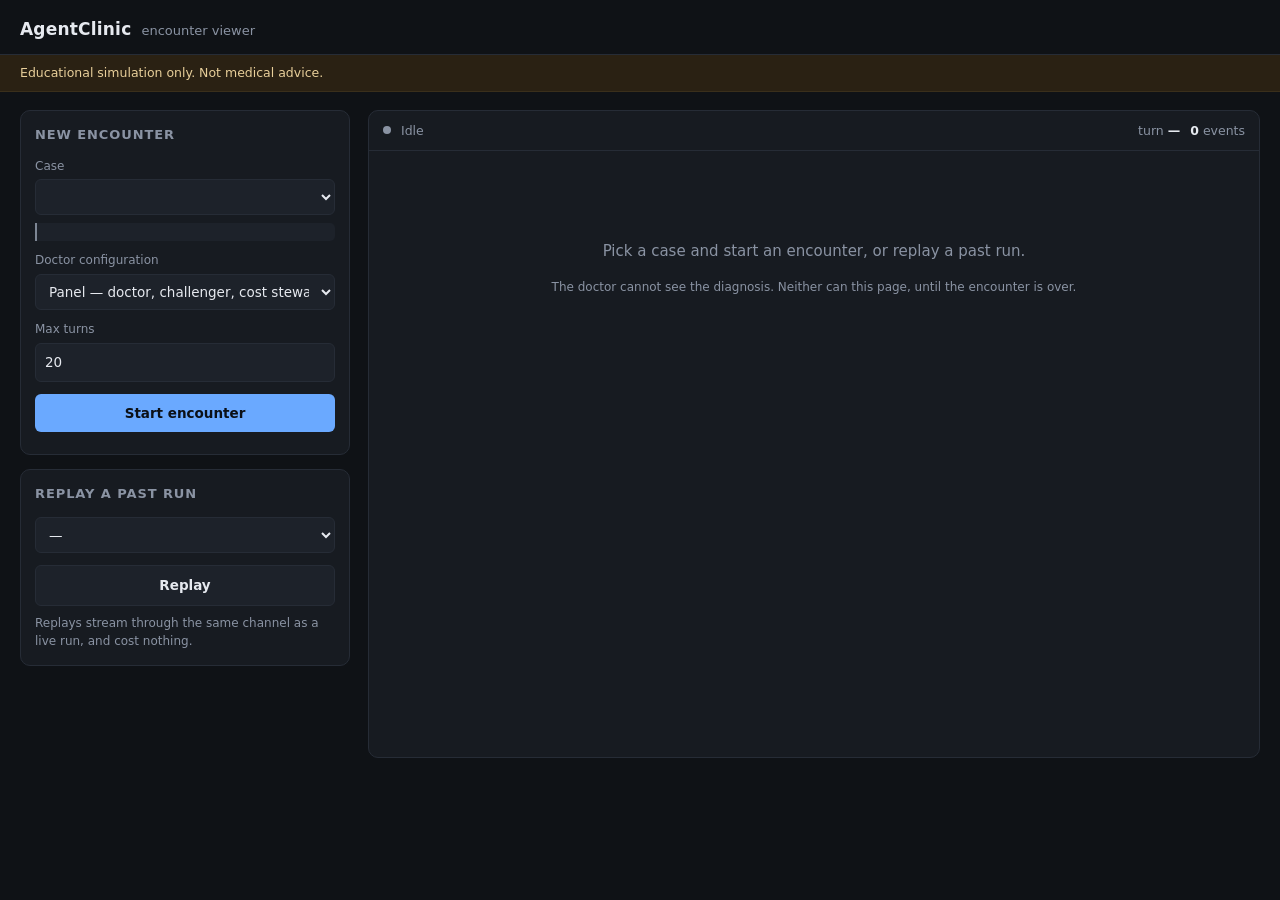
==== client/index.html @ 78f05593 "Split into server/ and client/; add a live encounter viewer The pipeline moves to server/ (agentclin" ====
<!doctype html>
<html lang="en">
<head>
<meta charset="utf-8">
<meta name="viewport" content="width=device-width, initial-scale=1">
<title>AgentClinic — encounter viewer</title>
<link rel="stylesheet" href="styles.css">
</head>
<body>
<header>
  <div class="brand">
    <h1>AgentClinic</h1>
    <span class="sub">encounter viewer</span>
  </div>
  <div class="quota" id="quota" title="OpenRouter free-tier daily allowance"></div>
</header>

<p class="disclaimer" id="disclaimer">
  Educational simulation only. Not medical advice.
</p>

<main>
  <aside>
    <section class="panel">
      <h2>New encounter</h2>
      <label for="case">Case</label>
      <select id="case"></select>
      <p class="objective" id="objective"></p>

      <label for="config">Doctor configuration</label>
      <select id="config">
        <option value="panel">Panel — doctor, challenger, cost steward</option>
        <option value="single_doctor">Single doctor</option>
      </select>

      <label for="turns">Max turns</label>
      <input type="number" id="turns" value="20" min="1" max="20">

      <button id="start">Start encounter</button>
      <p class="cost-note" id="costNote"></p>
    </section>

    <section class="panel">
      <h2>Replay a past run</h2>
      <select id="runs"><option value="">—</option></select>
      <button id="replay" class="secondary">Replay</button>
      <p class="hint">Replays stream through the same channel as a live run, and cost nothing.</p>
    </section>

    <section class="panel reveal" id="revealPanel" hidden>
      <h2>Ground truth</h2>
      <p class="hint">Held back until the encounter ends, and served on a separate
        channel that the transcript never touches.</p>
      <button id="revealBtn" class="secondary">Reveal the answer</button>
      <div id="revealBody" hidden></div>
    </section>
  </aside>

  <section class="stage">
    <div class="statusbar">
      <span class="dot" id="dot"></span>
      <span id="status">Idle</span>
      <span class="spacer"></span>
      <span class="metric">turn <b id="turnNo">—</b></span>
      <span class="metric"><b id="eventCount">0</b> events</span>
    </div>
    <div id="transcript" class="transcript">
      <div class="empty">
        <p>Pick a case and start an encounter, or replay a past run.</p>
        <p class="hint">The doctor cannot see the diagnosis. Neither can this page,
          until the encounter is over.</p>
      </div>
    </div>
  </section>
</main>

<script src="app.js"></script>
</body>
</html>
---- client/styles.css ----
:root {
  --bg: #0f1216;
  --panel: #171b21;
  --panel-2: #1d222a;
  --line: #262c36;
  --ink: #e6e9ef;
  --dim: #8a93a3;
  --accent: #6aa9ff;

  --doctor: #6aa9ff;
  --patient: #58c58f;
  --gatekeeper: #c9a227;
  --challenger: #e06c75;
  --steward: #b07de0;
  --system: #7d8694;
}

* { box-sizing: border-box; }

body {
  margin: 0;
  background: var(--bg);
  color: var(--ink);
  font: 15px/1.55 -apple-system, BlinkMacSystemFont, "Segoe UI", system-ui, sans-serif;
}

header {
  display: flex; align-items: baseline; gap: 16px;
  padding: 16px 20px 12px;
  border-bottom: 1px solid var(--line);
}
.brand { display: flex; align-items: baseline; gap: 10px; }
h1 { font-size: 17px; margin: 0; letter-spacing: .2px; }
.sub { color: var(--dim); font-size: 13px; }
.quota { margin-left: auto; color: var(--dim); font-size: 12.5px; font-variant-numeric: tabular-nums; }

.disclaimer {
  margin: 0; padding: 8px 20px;
  background: #2a2113; border-bottom: 1px solid #3a2f1b;
  color: #e8cf9a; font-size: 12.5px;
}

main {
  display: grid; grid-template-columns: 330px 1fr;
  gap: 18px; padding: 18px 20px; align-items: start;
}

aside { display: flex; flex-direction: column; gap: 14px; }

.panel {
  background: var(--panel); border: 1px solid var(--line);
  border-radius: 10px; padding: 14px;
}
.panel h2 { font-size: 13px; text-transform: uppercase; letter-spacing: .07em;
  color: var(--dim); margin: 0 0 12px; font-weight: 600; }

label { display: block; font-size: 12px; color: var(--dim); margin: 10px 0 4px; }
select, input[type=number] {
  width: 100%; padding: 8px 9px; background: var(--panel-2);
  color: var(--ink); border: 1px solid var(--line); border-radius: 6px;
  font: inherit; font-size: 13.5px;
}
button {
  width: 100%; margin-top: 12px; padding: 9px 12px;
  background: var(--accent); color: #0b1017; border: 0; border-radius: 6px;
  font: inherit; font-weight: 600; font-size: 13.5px; cursor: pointer;
}
button:hover { filter: brightness(1.08); }
button:disabled { opacity: .45; cursor: not-allowed; filter: none; }
button.secondary { background: var(--panel-2); color: var(--ink); border: 1px solid var(--line); }

.objective {
  margin: 8px 0 0; padding: 9px 10px; font-size: 12.5px; line-height: 1.5;
  background: var(--panel-2); border-left: 2px solid var(--system);
  border-radius: 0 5px 5px 0; color: #c4cbd6;
}
.hint { color: var(--dim); font-size: 12px; margin: 8px 0 0; }
.cost-note { color: var(--dim); font-size: 12px; margin: 8px 0 0; font-variant-numeric: tabular-nums; }

/* --- stage --- */
.stage { background: var(--panel); border: 1px solid var(--line); border-radius: 10px;
  display: flex; flex-direction: column; min-height: 72vh; overflow: hidden; }

.statusbar {
  display: flex; align-items: center; gap: 10px;
  padding: 10px 14px; border-bottom: 1px solid var(--line);
  font-size: 12.5px; color: var(--dim);
}
.spacer { flex: 1; }
.metric b { color: var(--ink); font-variant-numeric: tabular-nums; }
.dot { width: 8px; height: 8px; border-radius: 50%; background: var(--dim); flex: none; }
.dot.running { background: var(--patient); animation: pulse 1.4s ease-in-out infinite; }
.dot.failed { background: var(--challenger); }
.dot.finished { background: var(--accent); }
@keyframes pulse { 0%,100% { opacity: 1; } 50% { opacity: .25; } }

.transcript { padding: 14px; overflow-y: auto; max-height: 72vh; }
.empty { color: var(--dim); text-align: center; padding: 60px 20px; }

.turn-sep {
  display: flex; align-items: center; gap: 10px;
  margin: 18px 0 12px; color: var(--dim); font-size: 11px;
  text-transform: uppercase; letter-spacing: .09em;
}
.turn-sep::after { content: ""; flex: 1; height: 1px; background: var(--line); }

.msg { margin: 0 0 10px; padding: 10px 12px; border-radius: 8px;
  background: var(--panel-2); border-left: 3px solid var(--system);
  animation: in .18s ease-out; }
@keyframes in { from { opacity: 0; transform: translateY(3px); } }

.msg .who { font-size: 11.5px; font-weight: 700; letter-spacing: .04em;
  text-transform: uppercase; margin-bottom: 4px; display: flex; gap: 8px; align-items: baseline; }
.msg .tag { font-weight: 500; text-transform: none; letter-spacing: 0;
  color: var(--dim); font-size: 11.5px; }
.msg .text { white-space: pre-wrap; font-size: 13.5px; }

.msg.doctor     { border-left-color: var(--doctor); }
.msg.doctor .who { color: var(--doctor); }
.msg.patient    { border-left-color: var(--patient); }
.msg.patient .who { color: var(--patient); }
.msg.gatekeeper { border-left-color: var(--gatekeeper); }
.msg.gatekeeper .who { color: var(--gatekeeper); }
.msg.gatekeeper .text { font-family: ui-monospace, SFMono-Regular, Menlo, monospace; font-size: 12.5px; }
.msg.challenger { border-left-color: var(--challenger); background: #21171a; }
.msg.challenger .who { color: var(--challenger); }
.msg.steward    { border-left-color: var(--steward); background: #1d1823; }
.msg.steward .who { color: var(--steward); }
.msg.system     { border-left-color: var(--system); }
.msg.system .who { color: var(--system); }
.msg.system .text { color: #b6bdc9; font-size: 13px; }
.msg.alert { border-left-color: var(--challenger); background: #21171a; }
.msg.alert .who { color: var(--challenger); }

/* --- reveal --- */
.reveal { border-color: #3a2f1b; }
#revealBody { margin-top: 12px; }
#revealBody .dx {
  font-size: 15px; font-weight: 650; color: #e8cf9a;
  padding: 10px 12px; background: #2a2113; border-radius: 6px;
}
#revealBody .warn {
  margin-top: 10px; font-size: 12px; color: #e8cf9a;
  background: #2a2113; border: 1px solid #3a2f1b; border-radius: 6px; padding: 8px 10px;
}
#revealBody .mg { margin-top: 10px; font-size: 12.5px; color: #c4cbd6; }

@media (max-width: 880px) {
  main { grid-template-columns: 1fr; }
  .transcript { max-height: 60vh; }
}
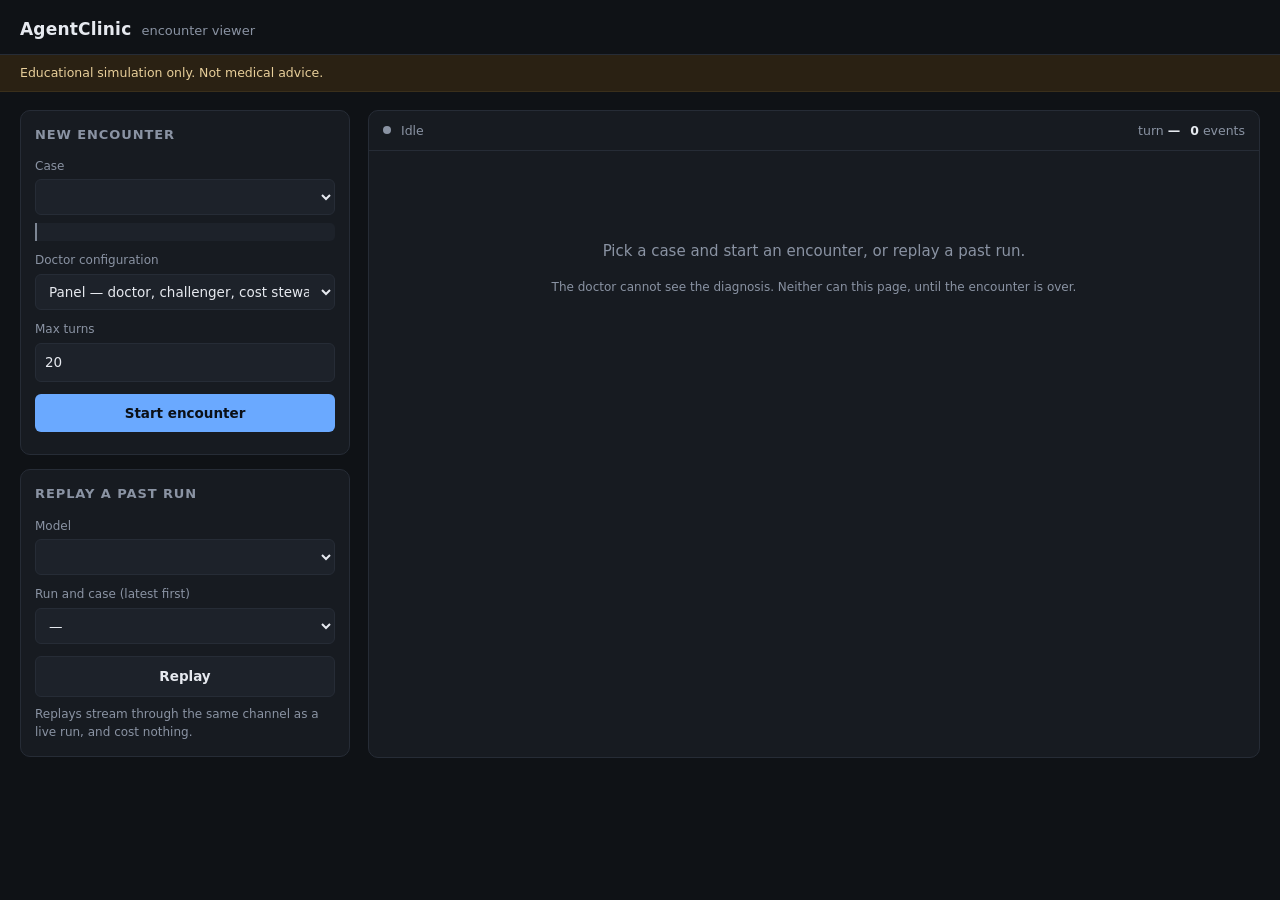
==== commit 6b41b369: "Fix the simulation's failure modes; move to DeepSeek on Together A review of every recorded encounte" ====
--- a/client/index.html
+++ b/client/index.html
@@ -42,6 +42,9 @@
 
     <section class="panel">
       <h2>Replay a past run</h2>
+      <label for="modelFilter">Model</label>
+      <select id="modelFilter"></select>
+      <label for="runs">Run and case <span class="hint-inline">(latest first)</span></label>
       <select id="runs"><option value="">—</option></select>
       <button id="replay" class="secondary">Replay</button>
       <p class="hint">Replays stream through the same channel as a live run, and cost nothing.</p>
--- a/client/styles.css
+++ b/client/styles.css
@@ -130,6 +130,9 @@
 .msg.system .who { color: var(--system); }
 .msg.system .text { color: #b6bdc9; font-size: 13px; }
 .msg.alert { border-left-color: var(--challenger); background: #21171a; }
+.msg.guard { border-left-color: var(--steward); background: #1d1823; border-left-style: dashed; }
+.msg.guard .who { color: var(--steward); }
+.msg.guard .text { color: #b6bdc9; font-size: 12.5px; }
 .msg.alert .who { color: var(--challenger); }
 
 /* --- reveal --- */
@@ -149,3 +152,7 @@
   main { grid-template-columns: 1fr; }
   .transcript { max-height: 60vh; }
 }
+
+.hint-inline { color: var(--dim); font-weight: 400; }
+optgroup { color: var(--dim); font-style: normal; }
+optgroup option { color: var(--ink); }
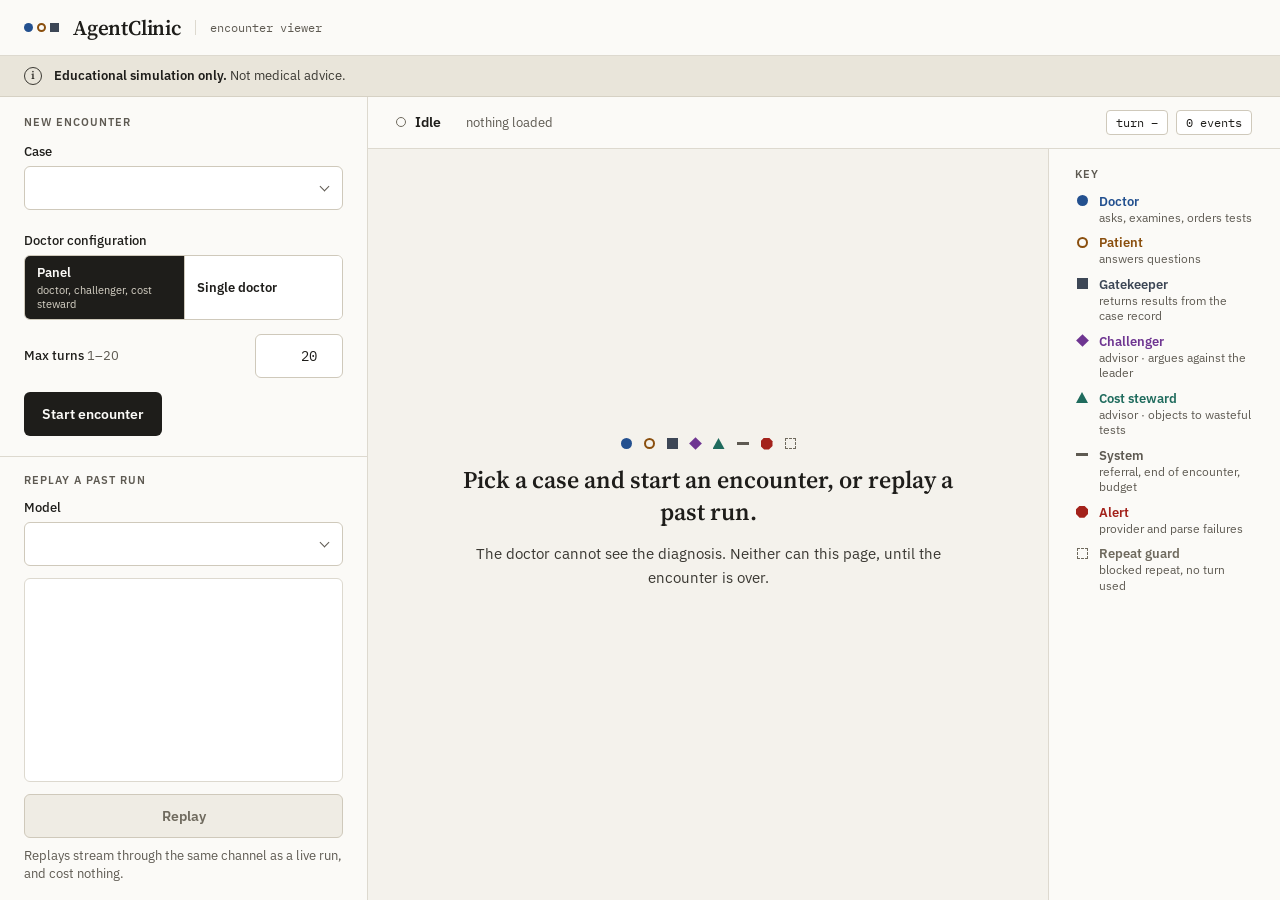
==== commit 7f8d2997: "Redesign the encounter viewer to the design handoff (D-065) client/ is rewritten to docs/design/enco" ====
--- a/client/index.html
+++ b/client/index.html
@@ -4,79 +4,95 @@
 <meta charset="utf-8">
 <meta name="viewport" content="width=device-width, initial-scale=1">
 <title>AgentClinic — encounter viewer</title>
+<link rel="preconnect" href="https://fonts.googleapis.com">
+<link rel="preconnect" href="https://fonts.gstatic.com" crossorigin>
+<link rel="stylesheet" href="https://fonts.googleapis.com/css2?family=IBM+Plex+Mono:wght@400;500&family=IBM+Plex+Sans:wght@400;500;600&family=Source+Serif+4:ital,opsz,wght@0,8..60,400;0,8..60,600;1,8..60,400&display=swap">
 <link rel="stylesheet" href="styles.css">
 </head>
 <body>
-<header>
+<div class="app">
+
+<header class="top">
   <div class="brand">
-    <h1>AgentClinic</h1>
-    <span class="sub">encounter viewer</span>
+    <span class="brand-glyphs" aria-hidden="true"><span class="g g-doctor"></span><span class="g g-patient"></span><span class="g g-gate"></span></span>
+    <span class="wordmark">AgentClinic</span>
+    <span class="brand-sub">encounter viewer</span>
   </div>
-  <div class="quota" id="quota" title="OpenRouter free-tier daily allowance"></div>
+  <div class="keyline"><span class="keytag" id="keyTag" hidden></span><span id="keyLine"></span></div>
 </header>
 
-<p class="disclaimer" id="disclaimer">
-  Educational simulation only. Not medical advice.
-</p>
+<div class="disclaimer" role="note">
+  <span class="info" aria-hidden="true">i</span>
+  <p id="disclaimer"><strong>Educational simulation only.</strong> Not medical advice.</p>
+</div>
 
-<main>
-  <aside>
-    <section class="panel">
-      <h2>New encounter</h2>
-      <label for="case">Case</label>
-      <select id="case"></select>
-      <p class="objective" id="objective"></p>
-
-      <label for="config">Doctor configuration</label>
-      <select id="config">
-        <option value="panel">Panel — doctor, challenger, cost steward</option>
-        <option value="single_doctor">Single doctor</option>
-      </select>
-
-      <label for="turns">Max turns</label>
-      <input type="number" id="turns" value="20" min="1" max="20">
-
-      <button id="start">Start encounter</button>
-      <p class="cost-note" id="costNote"></p>
+<div class="body">
+  <aside class="sidebar">
+    <section class="new">
+      <h2 class="section-h">New encounter</h2>
+      <div class="field">
+        <label for="case">Case</label>
+        <div class="select"><select id="case"></select></div>
+        <p class="objective" id="objective"></p>
+      </div>
+      <div class="field">
+        <span class="label" id="cfgLabel">Doctor configuration</span>
+        <div class="segmented" role="group" aria-labelledby="cfgLabel">
+          <button type="button" data-config="panel" aria-pressed="true"><span>Panel</span><span class="sub">doctor, challenger, cost steward</span></button>
+          <button type="button" data-config="single_doctor" aria-pressed="false"><span>Single doctor</span></button>
+        </div>
+      </div>
+      <div class="field row">
+        <label for="turns">Max turns <span class="muted">1–20</span></label>
+        <input id="turns" type="number" min="1" max="20" value="20">
+      </div>
+      <div class="start">
+        <div class="start-row">
+          <button type="button" id="start" class="btn primary" aria-describedby="startReason">Start encounter</button>
+          <span class="start-inline" id="startInline"></span>
+        </div>
+        <div id="startReason" class="start-reason"></div>
+      </div>
     </section>
 
-    <section class="panel">
-      <h2>Replay a past run</h2>
-      <label for="modelFilter">Model</label>
-      <select id="modelFilter"></select>
-      <label for="runs">Run and case <span class="hint-inline">(latest first)</span></label>
-      <select id="runs"><option value="">—</option></select>
-      <button id="replay" class="secondary">Replay</button>
-      <p class="hint">Replays stream through the same channel as a live run, and cost nothing.</p>
-    </section>
-
-    <section class="panel reveal" id="revealPanel" hidden>
-      <h2>Ground truth</h2>
-      <p class="hint">Held back until the encounter ends, and served on a separate
-        channel that the transcript never touches.</p>
-      <button id="revealBtn" class="secondary">Reveal the answer</button>
-      <div id="revealBody" hidden></div>
+    <section class="replay">
+      <h2 class="section-h">Replay a past run</h2>
+      <div class="field">
+        <label for="modelFilter">Model</label>
+        <div class="select"><select id="modelFilter"></select></div>
+      </div>
+      <div class="runlist" id="runList" role="list" aria-label="Runs and cases, newest first"></div>
+      <div class="replay-foot">
+        <button type="button" id="replay" class="btn secondary" disabled>Replay</button>
+        <p class="hint">Replays stream through the same channel as a live run, and cost nothing.</p>
+      </div>
     </section>
   </aside>
 
-  <section class="stage">
-    <div class="statusbar">
-      <span class="dot" id="dot"></span>
-      <span id="status">Idle</span>
-      <span class="spacer"></span>
-      <span class="metric">turn <b id="turnNo">—</b></span>
-      <span class="metric"><b id="eventCount">0</b> events</span>
+  <main class="main">
+    <div class="statusbar" id="statusbar" role="status" aria-live="polite">
+      <span class="st-main"><span class="sg" id="stGlyph" aria-hidden="true"></span><span class="st-label" id="stLabel">Idle</span><span class="st-model" id="stModel"></span></span>
+      <span class="st-text" id="stText">nothing loaded</span>
+      <span class="counters"><span class="chip">turn <span id="turnNo">–</span></span><span class="chip"><span id="eventCount">0</span> events</span></span>
     </div>
-    <div id="transcript" class="transcript">
-      <div class="empty">
-        <p>Pick a case and start an encounter, or replay a past run.</p>
-        <p class="hint">The doctor cannot see the diagnosis. Neither can this page,
-          until the encounter is over.</p>
+
+    <div class="stage">
+      <div class="transcript-wrap">
+        <div class="contextbar" id="contextBar" hidden></div>
+        <div class="transcript" id="transcript" tabindex="-1">
+          <div class="flow" id="flow"></div>
+        </div>
+        <button type="button" class="jump" id="jump" hidden>
+          <svg aria-hidden="true" width="14" height="14" viewBox="0 0 14 14" fill="none" stroke="currentColor" stroke-width="1.6" stroke-linecap="round" stroke-linejoin="round"><path d="M7 2v10M3 8l4 4 4-4"/></svg>
+          <span id="jumpText">Jump to latest</span>
+        </button>
       </div>
+      <aside class="rail" id="rail" aria-label="Turn index"></aside>
     </div>
-  </section>
-</main>
+  </main>
+</div>
 
+</div>
 <script src="app.js"></script>
 </body>
 </html>
--- a/client/styles.css
+++ b/client/styles.css
@@ -1,158 +1,435 @@
+/* AgentClinic encounter viewer. Tokens, layout and templates from
+ * docs/design/encounter-viewer/SPEC.md. Light only, desktop only. */
+
 :root {
-  --bg: #0f1216;
-  --panel: #171b21;
-  --panel-2: #1d222a;
-  --line: #262c36;
-  --ink: #e6e9ef;
-  --dim: #8a93a3;
-  --accent: #6aa9ff;
-
-  --doctor: #6aa9ff;
-  --patient: #58c58f;
-  --gatekeeper: #c9a227;
-  --challenger: #e06c75;
-  --steward: #b07de0;
-  --system: #7d8694;
+  --paper: #F4F2EC;
+  --surface: #FBFAF7;
+  --card: #FFFFFF;
+  --band: #E9E5DA;
+  --band-line: #D6D1C4;
+  --line: #DDD9CF;
+  --line-strong: #CFC9BB;
+  --line-soft: #E6E2D8;
+  --line-softer: #EFECE4;
+  --selected: #EDE9DF;
+  --ink: #1E1D1A;
+  --ink-2: #3A3832;
+  --ink-3: #5E5A52;
+  --ink-4: #6B675E;
+  --disabled-bg: #DDD9CF;
+  --disabled-ink: #6F6A5E;
+
+  --amber: #7A4F00;
+  --amber-tint: #FBF1DE;
+  --amber-tint-2: #FBF6EA;
+  --amber-border: #9A6A00;
+  --amber-border-2: #B8923F;
+  --amber-text: #3D2A00;
+  --amber-text-2: #5C3B00;
+  --red: #A3221B;
+  --red-tint: #FBEFEC;
+  --red-text: #7E1A14;
+
+  --doctor: #23508F;
+  --doctor-halo: #D5DFEE;
+  --doctor-pill: #C9D3E3;
+  --patient: #8A4F0E;
+  --gate: #3D4756;
+  --chall: #6E3591;
+  --cost: #1F6B5D;
+  --system: #5E5A52;
+  --alert: #A3221B;
+  --guard: #6F6A5E;
+  --guard-border: #8C8678;
+
+  --serif: 'Source Serif 4', Georgia, serif;
+  --sans: 'IBM Plex Sans', system-ui, sans-serif;
+  --mono: 'IBM Plex Mono', ui-monospace, monospace;
+  --oct: polygon(30% 0, 70% 0, 100% 30%, 100% 70%, 70% 100%, 30% 100%, 0 70%, 0 30%);
 }
 
 * { box-sizing: border-box; }
-
+html, body { height: 100%; }
 body {
-  margin: 0;
-  background: var(--bg);
-  color: var(--ink);
-  font: 15px/1.55 -apple-system, BlinkMacSystemFont, "Segoe UI", system-ui, sans-serif;
-}
-
-header {
-  display: flex; align-items: baseline; gap: 16px;
-  padding: 16px 20px 12px;
-  border-bottom: 1px solid var(--line);
-}
-.brand { display: flex; align-items: baseline; gap: 10px; }
-h1 { font-size: 17px; margin: 0; letter-spacing: .2px; }
-.sub { color: var(--dim); font-size: 13px; }
-.quota { margin-left: auto; color: var(--dim); font-size: 12.5px; font-variant-numeric: tabular-nums; }
+  margin: 0; background: var(--paper); color: var(--ink);
+  font-family: var(--sans); font-size: 13px;
+}
+button, select, input { font-family: inherit; }
+a { color: var(--doctor); }
+a:hover { color: #163A6B; }
+[hidden] { display: none !important; }
+:focus-visible { outline: 2px solid var(--doctor); outline-offset: 2px; }
+
+/* The page never scrolls; its regions do. */
+.app { height: 100dvh; min-width: 1160px; display: flex; flex-direction: column; overflow: hidden; }
+
+/* --- glyphs ---------------------------------------------------------------- */
+.g { display: block; flex-shrink: 0; }
+.g-doctor  { width: 11px; height: 11px; border-radius: 50%; background: var(--doctor); }
+.g-patient { width: 11px; height: 11px; border-radius: 50%; border: 2px solid var(--patient); }
+.g-gate    { width: 11px; height: 11px; background: var(--gate); }
+.g-chall   { width: 9px; height: 9px; margin: 0 1px; background: var(--chall); transform: rotate(45deg); }
+.g-cost    { width: 12px; height: 11px; background: var(--cost); clip-path: polygon(50% 0, 100% 100%, 0 100%); }
+.g-system  { width: 12px; height: 3px; background: var(--system); }
+.g-alert   { width: 12px; height: 12px; background: var(--alert); clip-path: var(--oct); }
+.g-guard   { width: 11px; height: 11px; border: 1.5px dashed var(--guard); }
+.g-amber-tri { width: 13px; height: 12px; background: var(--amber); clip-path: polygon(50% 0, 100% 100%, 0 100%); }
+
+/* --- header and disclaimer -------------------------------------------------- */
+.top {
+  height: 56px; flex-shrink: 0; display: flex; align-items: center; justify-content: space-between;
+  padding: 0 24px; background: var(--surface); border-bottom: 1px solid var(--line);
+}
+.brand { display: flex; align-items: center; gap: 14px; }
+.brand-glyphs { display: flex; align-items: center; gap: 4px; }
+.brand-glyphs .g { width: 9px; height: 9px; }
+.wordmark { font-family: var(--serif); font-size: 21px; font-weight: 600; letter-spacing: -0.01em; }
+.brand-sub { font-family: var(--mono); font-size: 12px; color: var(--ink-3); padding-left: 14px; border-left: 1px solid var(--line); }
+.keyline { display: flex; align-items: center; gap: 10px; font-family: var(--mono); font-size: 12px; color: var(--ink-2); }
+.keytag {
+  padding: 2px 7px; border: 1px solid var(--line-strong); border-radius: 4px;
+  font-size: 10.5px; letter-spacing: 0.06em; text-transform: uppercase; color: var(--ink-3);
+}
 
 .disclaimer {
-  margin: 0; padding: 8px 20px;
-  background: #2a2113; border-bottom: 1px solid #3a2f1b;
-  color: #e8cf9a; font-size: 12.5px;
-}
-
-main {
-  display: grid; grid-template-columns: 330px 1fr;
-  gap: 18px; padding: 18px 20px; align-items: start;
-}
-
-aside { display: flex; flex-direction: column; gap: 14px; }
-
-.panel {
-  background: var(--panel); border: 1px solid var(--line);
-  border-radius: 10px; padding: 14px;
-}
-.panel h2 { font-size: 13px; text-transform: uppercase; letter-spacing: .07em;
-  color: var(--dim); margin: 0 0 12px; font-weight: 600; }
-
-label { display: block; font-size: 12px; color: var(--dim); margin: 10px 0 4px; }
-select, input[type=number] {
-  width: 100%; padding: 8px 9px; background: var(--panel-2);
-  color: var(--ink); border: 1px solid var(--line); border-radius: 6px;
-  font: inherit; font-size: 13.5px;
-}
-button {
-  width: 100%; margin-top: 12px; padding: 9px 12px;
-  background: var(--accent); color: #0b1017; border: 0; border-radius: 6px;
-  font: inherit; font-weight: 600; font-size: 13.5px; cursor: pointer;
-}
-button:hover { filter: brightness(1.08); }
-button:disabled { opacity: .45; cursor: not-allowed; filter: none; }
-button.secondary { background: var(--panel-2); color: var(--ink); border: 1px solid var(--line); }
-
-.objective {
-  margin: 8px 0 0; padding: 9px 10px; font-size: 12.5px; line-height: 1.5;
-  background: var(--panel-2); border-left: 2px solid var(--system);
-  border-radius: 0 5px 5px 0; color: #c4cbd6;
-}
-.hint { color: var(--dim); font-size: 12px; margin: 8px 0 0; }
-.cost-note { color: var(--dim); font-size: 12px; margin: 8px 0 0; font-variant-numeric: tabular-nums; }
-
-/* --- stage --- */
-.stage { background: var(--panel); border: 1px solid var(--line); border-radius: 10px;
-  display: flex; flex-direction: column; min-height: 72vh; overflow: hidden; }
-
+  flex-shrink: 0; display: flex; gap: 12px; align-items: flex-start; padding: 10px 24px;
+  background: var(--band); border-bottom: 1px solid var(--band-line);
+  font-size: 13px; line-height: 1.5; color: var(--ink-2);
+}
+.disclaimer p { margin: 0; max-width: 1240px; }
+.disclaimer strong { font-weight: 600; color: var(--ink); }
+.info {
+  flex-shrink: 0; width: 18px; height: 18px; margin-top: 1px; border-radius: 50%;
+  border: 1.5px solid var(--ink-2); display: flex; align-items: center; justify-content: center;
+  font-family: var(--serif); font-size: 11px; font-weight: 600;
+}
+
+.body { flex-grow: 1; min-height: 0; display: flex; }
+
+/* --- sidebar ---------------------------------------------------------------- */
+.sidebar {
+  width: 368px; flex-shrink: 0; display: flex; flex-direction: column; min-height: 0;
+  background: var(--surface); border-right: 1px solid var(--line);
+}
+.section-h { margin: 0; font-size: 11px; font-weight: 600; letter-spacing: 0.09em; text-transform: uppercase; color: var(--ink-3); }
+.new { padding: 18px 24px 20px; display: flex; flex-direction: column; gap: 14px; border-bottom: 1px solid var(--line); }
+.replay { flex-grow: 1; min-height: 0; padding: 16px 24px 18px; display: flex; flex-direction: column; gap: 12px; }
+.field { display: flex; flex-direction: column; gap: 6px; }
+.field.row { flex-direction: row; align-items: center; justify-content: space-between; gap: 12px; }
+.field label, .field .label { font-size: 13px; font-weight: 500; }
+.muted { font-weight: 400; color: var(--ink-3); }
+
+.select { position: relative; }
+.select::after {
+  content: ""; position: absolute; right: 15px; top: 17px; width: 6px; height: 6px; pointer-events: none;
+  border-right: 1.5px solid var(--ink-3); border-bottom: 1.5px solid var(--ink-3); transform: rotate(45deg);
+}
+select {
+  appearance: none; -webkit-appearance: none; width: 100%; height: 44px; padding: 0 36px 0 12px;
+  border: 1px solid var(--line-strong); border-radius: 6px; background: var(--card);
+  font-family: var(--mono); font-size: 13px; color: var(--ink);
+}
+input[type=number] {
+  width: 88px; height: 44px; padding: 0 10px; border: 1px solid var(--line-strong); border-radius: 6px;
+  background: var(--card); font-family: var(--mono); font-size: 14px; text-align: right; color: var(--ink);
+}
+.objective { margin: 2px 0 0; font-family: var(--serif); font-size: 14px; line-height: 1.45; color: var(--ink-2); }
+
+.segmented {
+  display: grid; grid-template-columns: repeat(2, minmax(0, 1fr)); border: 1px solid var(--line-strong);
+  border-radius: 6px; overflow: hidden; background: var(--card);
+}
+.segmented button {
+  min-height: 52px; padding: 8px 12px; border: 0; background: var(--card); color: var(--ink); text-align: left;
+  display: flex; flex-direction: column; justify-content: center; gap: 2px; cursor: pointer;
+  font-size: 13px; font-weight: 600;
+}
+.segmented button + button { border-left: 1px solid var(--line-strong); }
+.segmented button .sub { font-size: 11px; font-weight: 400; color: var(--ink-3); }
+.segmented button[aria-pressed="true"] { background: var(--ink); color: var(--surface); }
+.segmented button[aria-pressed="true"] .sub { color: #D8D3C7; }
+.segmented button:disabled { cursor: not-allowed; }
+
+.btn {
+  height: 44px; padding: 0 18px; border-radius: 6px; font-size: 14px; font-weight: 600; cursor: pointer;
+}
+.btn.primary { border: 0; background: var(--ink); color: var(--surface); }
+.btn.secondary { border: 1px solid var(--line-strong); background: var(--card); color: var(--ink); }
+.btn:active:not(:disabled) { transform: translateY(1px); }
+.btn.primary:disabled { background: var(--disabled-bg); color: var(--disabled-ink); cursor: not-allowed; }
+.btn.secondary:disabled { background: var(--line-softer); color: var(--disabled-ink); cursor: not-allowed; }
+
+.start { display: flex; flex-direction: column; gap: 8px; }
+.start-row { display: flex; align-items: center; gap: 12px; }
+.start-row .btn { flex-shrink: 0; }
+.start-inline { font-size: 12.5px; line-height: 1.4; color: var(--ink-2); }
+.start-reason:empty { display: none; }
+.cost-note { font-family: var(--mono); font-size: 12px; color: var(--ink-3); }
+.reason-box {
+  display: flex; gap: 10px; align-items: flex-start; padding: 10px 12px; border-radius: 6px;
+  font-size: 12.5px; line-height: 1.4;
+}
+.reason-box .g { margin-top: 3px; }
+.reason-box.amber { background: var(--amber-tint); border: 1.5px solid var(--amber-border); color: var(--amber-text); }
+.reason-box.amber .mono { font-family: var(--mono); font-size: 12px; }
+.reason-box.amber .help { margin-top: 3px; }
+.reason-box.red { background: var(--red-tint); border: 2px solid var(--red); color: var(--ink); }
+
+/* replay list */
+.runlist {
+  flex-grow: 1; min-height: 0; overflow: auto; border: 1px solid var(--line); border-radius: 6px; background: var(--card);
+}
+.run-head { padding: 9px 12px 8px; background: var(--paper); border-bottom: 1px solid var(--line-soft); display: flex; flex-direction: column; gap: 2px; }
+.run-head .h { font-size: 12.5px; font-weight: 600; }
+.run-head .id { font-family: var(--mono); font-size: 11px; color: var(--ink-3); }
+.case-row {
+  width: 100%; min-height: 40px; display: grid; grid-template-columns: 92px minmax(0, 1fr) auto; align-items: center;
+  gap: 10px; padding: 0 12px; border: 0; border-bottom: 1px solid var(--line-softer); background: var(--card);
+  text-align: left; cursor: pointer; font-family: var(--mono); font-size: 12px; color: var(--ink);
+}
+.case-row[aria-pressed="true"] { background: var(--selected); font-weight: 600; }
+.case-row:disabled { cursor: not-allowed; }
+.case-row .state { display: flex; align-items: center; gap: 7px; min-width: 0; }
+.case-row .ev { color: var(--ink-3); font-weight: 400; }
+.st-finalize { color: var(--ink); }
+.st-running { color: var(--doctor); }
+.st-cap { color: var(--amber); }
+.st-fail { color: var(--red); }
+.st-incomplete { color: var(--ink-3); }
+.sgl { display: block; flex-shrink: 0; }
+.sgl.finalize { width: 9px; height: 9px; border-radius: 50%; background: var(--ink); }
+.sgl.running { width: 9px; height: 9px; border-radius: 50%; background: var(--doctor); box-shadow: 0 0 0 3px var(--doctor-halo); }
+.sgl.cap { width: 9px; height: 9px; border-radius: 50%; border: 2px solid var(--amber); }
+.sgl.fail { width: 10px; height: 10px; background: var(--red); clip-path: var(--oct); }
+.sgl.incomplete { width: 9px; height: 9px; border-radius: 50%; border: 1.5px dashed var(--ink-3); }
+.runlist-empty {
+  height: 100%; min-height: 120px; display: flex; flex-direction: column; align-items: center; justify-content: center;
+  gap: 12px; border: 1px dashed var(--line-strong); border-radius: 6px; margin: -1px;
+  font-family: var(--mono); font-size: 12px; color: var(--ink-3); background: var(--surface);
+}
+.runlist-empty .ring { width: 14px; height: 14px; border-radius: 50%; border: 1.5px dashed var(--ink-3); }
+.replay-foot { display: flex; flex-direction: column; gap: 8px; }
+.hint { margin: 0; font-size: 12.5px; line-height: 1.45; color: var(--ink-3); }
+
+/* --- status bar --------------------------------------------------------------- */
+.main { flex-grow: 1; min-width: 0; display: flex; flex-direction: column; }
 .statusbar {
-  display: flex; align-items: center; gap: 10px;
-  padding: 10px 14px; border-bottom: 1px solid var(--line);
-  font-size: 12.5px; color: var(--dim);
-}
-.spacer { flex: 1; }
-.metric b { color: var(--ink); font-variant-numeric: tabular-nums; }
-.dot { width: 8px; height: 8px; border-radius: 50%; background: var(--dim); flex: none; }
-.dot.running { background: var(--patient); animation: pulse 1.4s ease-in-out infinite; }
-.dot.failed { background: var(--challenger); }
-.dot.finished { background: var(--accent); }
-@keyframes pulse { 0%,100% { opacity: 1; } 50% { opacity: .25; } }
-
-.transcript { padding: 14px; overflow-y: auto; max-height: 72vh; }
-.empty { color: var(--dim); text-align: center; padding: 60px 20px; }
-
-.turn-sep {
-  display: flex; align-items: center; gap: 10px;
-  margin: 18px 0 12px; color: var(--dim); font-size: 11px;
-  text-transform: uppercase; letter-spacing: .09em;
-}
-.turn-sep::after { content: ""; flex: 1; height: 1px; background: var(--line); }
-
-.msg { margin: 0 0 10px; padding: 10px 12px; border-radius: 8px;
-  background: var(--panel-2); border-left: 3px solid var(--system);
-  animation: in .18s ease-out; }
-@keyframes in { from { opacity: 0; transform: translateY(3px); } }
-
-.msg .who { font-size: 11.5px; font-weight: 700; letter-spacing: .04em;
-  text-transform: uppercase; margin-bottom: 4px; display: flex; gap: 8px; align-items: baseline; }
-.msg .tag { font-weight: 500; text-transform: none; letter-spacing: 0;
-  color: var(--dim); font-size: 11.5px; }
-.msg .text { white-space: pre-wrap; font-size: 13.5px; }
-
-.msg.doctor     { border-left-color: var(--doctor); }
-.msg.doctor .who { color: var(--doctor); }
-.msg.patient    { border-left-color: var(--patient); }
-.msg.patient .who { color: var(--patient); }
-.msg.gatekeeper { border-left-color: var(--gatekeeper); }
-.msg.gatekeeper .who { color: var(--gatekeeper); }
-.msg.gatekeeper .text { font-family: ui-monospace, SFMono-Regular, Menlo, monospace; font-size: 12.5px; }
-.msg.challenger { border-left-color: var(--challenger); background: #21171a; }
-.msg.challenger .who { color: var(--challenger); }
-.msg.steward    { border-left-color: var(--steward); background: #1d1823; }
-.msg.steward .who { color: var(--steward); }
-.msg.system     { border-left-color: var(--system); }
-.msg.system .who { color: var(--system); }
-.msg.system .text { color: #b6bdc9; font-size: 13px; }
-.msg.alert { border-left-color: var(--challenger); background: #21171a; }
-.msg.guard { border-left-color: var(--steward); background: #1d1823; border-left-style: dashed; }
-.msg.guard .who { color: var(--steward); }
-.msg.guard .text { color: #b6bdc9; font-size: 12.5px; }
-.msg.alert .who { color: var(--challenger); }
-
-/* --- reveal --- */
-.reveal { border-color: #3a2f1b; }
-#revealBody { margin-top: 12px; }
-#revealBody .dx {
-  font-size: 15px; font-weight: 650; color: #e8cf9a;
-  padding: 10px 12px; background: #2a2113; border-radius: 6px;
-}
-#revealBody .warn {
-  margin-top: 10px; font-size: 12px; color: #e8cf9a;
-  background: #2a2113; border: 1px solid #3a2f1b; border-radius: 6px; padding: 8px 10px;
-}
-#revealBody .mg { margin-top: 10px; font-size: 12.5px; color: #c4cbd6; }
-
-@media (max-width: 880px) {
-  main { grid-template-columns: 1fr; }
-  .transcript { max-height: 60vh; }
-}
-
-.hint-inline { color: var(--dim); font-weight: 400; }
-optgroup { color: var(--dim); font-style: normal; }
-optgroup option { color: var(--ink); }
+  min-height: 52px; flex-shrink: 0; display: flex; align-items: center; gap: 16px; padding: 0 28px;
+  background: var(--surface); border-bottom: 1px solid var(--line);
+}
+.st-main { display: flex; align-items: center; gap: 9px; flex-shrink: 0; }
+.st-label { font-size: 14px; font-weight: 600; }
+.st-model { font-family: var(--mono); font-size: 13px; color: var(--ink-2); }
+.st-text { font-size: 13px; color: var(--ink-3); min-width: 0; overflow: hidden; text-overflow: ellipsis; white-space: nowrap; }
+.counters { margin-left: auto; display: flex; gap: 8px; font-family: var(--mono); font-size: 12px; flex-shrink: 0; }
+.chip { padding: 4px 9px; border: 1px solid var(--line-strong); border-radius: 4px; background: var(--card); }
+.statusbar.tone-cap { background: var(--amber-tint-2); border-bottom: 1.5px solid var(--amber-border-2); }
+.statusbar.tone-cap .st-label { color: var(--amber-text-2); }
+.statusbar.tone-fail { background: var(--red-tint); border-bottom: 1.5px solid var(--red); }
+.statusbar.tone-fail .st-label { color: var(--red-text); }
+.statusbar.tone-fail .st-text { color: var(--ink); white-space: normal; }
+.sg { display: block; flex-shrink: 0; }
+.sg.idle { width: 10px; height: 10px; border-radius: 50%; border: 1.5px solid var(--guard); }
+.sg.run { width: 10px; height: 10px; border-radius: 50%; background: var(--doctor); box-shadow: 0 0 0 4px var(--doctor-halo); }
+.sg.replay { width: 10px; height: 11px; background: var(--doctor); clip-path: polygon(0 0, 100% 50%, 0 100%); }
+.sg.done { width: 10px; height: 10px; border-radius: 50%; background: var(--ink); }
+.sg.cap { width: 11px; height: 11px; border-radius: 50%; border: 2.5px solid var(--amber); }
+.sg.fail { width: 12px; height: 12px; background: var(--red); clip-path: var(--oct); }
+.sg.inc { width: 11px; height: 11px; border-radius: 50%; border: 1.5px dashed var(--ink-2); }
+.sg.lost { width: 11px; height: 11px; border-radius: 50%; border: 2px solid var(--ink-2); border-right-color: transparent; }
+
+/* --- transcript --------------------------------------------------------------- */
+.stage { flex-grow: 1; min-height: 0; display: flex; }
+.transcript-wrap { position: relative; flex-grow: 1; min-width: 560px; display: flex; flex-direction: column; min-height: 0; }
+.contextbar {
+  flex-shrink: 0; display: flex; align-items: center; gap: 10px; padding: 9px 36px;
+  background: var(--line-softer); border-bottom: 1px solid var(--line); font-size: 12.5px; color: var(--ink-2);
+}
+.contextbar .turnof { font-family: var(--mono); font-size: 11.5px; font-weight: 500; letter-spacing: 0.08em; text-transform: uppercase; }
+.contextbar .why { color: var(--ink-3); }
+.transcript { flex-grow: 1; min-height: 0; overflow-y: auto; padding: 0 44px; outline: none; }
+/* Bottom-anchored: a short transcript sits on the floor, like a chat. */
+.flow { min-height: 100%; max-width: 800px; display: flex; flex-direction: column; justify-content: flex-end; padding-bottom: 22px; }
+.turn-group { display: flex; flex-direction: column; scroll-margin-top: 8px; }
+
+.turn-div { display: flex; align-items: center; gap: 12px; padding: 22px 0 8px; }
+.turn-div span:first-child { font-family: var(--mono); font-size: 11.5px; font-weight: 500; letter-spacing: 0.08em; text-transform: uppercase; color: var(--ink-2); }
+.rule { display: block; flex-grow: 1; height: 1px; background: var(--band-line); }
+
+.msg-row { display: flex; gap: 20px; padding: 9px 0; align-items: flex-start; }
+.speaker { width: 156px; flex-shrink: 0; display: flex; flex-direction: column; gap: 3px; padding-top: 5px; }
+.speaker .who { display: flex; align-items: center; gap: 8px; font-size: 12.5px; font-weight: 600; }
+.speaker .tag { padding-left: 20px; font-family: var(--mono); font-size: 11px; line-height: 1.35; color: var(--ink-4); }
+.msg-text { margin: 0; flex-grow: 1; min-width: 0; white-space: pre-line; overflow-wrap: anywhere; }
+.t-serif { font-family: var(--serif); font-size: 16.5px; line-height: 1.55; color: var(--ink); }
+.t-italic { font-style: italic; }
+.t-bold { font-weight: 600; }
+.t-sans { font-size: 14.5px; line-height: 1.55; color: var(--ink-2); }
+.t-mono { font-family: var(--mono); font-size: 13px; line-height: 1.55; color: var(--ink-2); }
+
+.c-doctor { color: var(--doctor); } .c-patient { color: var(--patient); } .c-gate { color: var(--gate); }
+.c-chall { color: var(--chall); } .c-cost { color: var(--cost); } .c-system { color: var(--system); }
+.c-alert { color: var(--alert); } .c-guard { color: var(--guard); }
+
+.record { flex-grow: 1; min-width: 0; background: var(--card); border: 1px solid var(--band-line); }
+.record-head {
+  display: flex; justify-content: space-between; gap: 12px; padding: 6px 14px; border-bottom: 1px solid var(--line-soft);
+  font-family: var(--mono); font-size: 11px; color: var(--ink-3);
+}
+.record-body { margin: 0; padding: 11px 14px 12px; font-family: var(--mono); font-size: 13px; line-height: 1.65; white-space: pre-line; color: var(--ink); overflow-wrap: anywhere; }
+
+.compact { display: flex; gap: 20px; padding: 0 0 8px; }
+.compact .pad { width: 156px; flex-shrink: 0; }
+.compact p { margin: 0; display: flex; align-items: center; gap: 9px; flex-wrap: wrap; font-size: 13px; color: var(--ink); }
+.compact .dot7 { display: block; width: 7px; height: 7px; border-radius: 50%; background: var(--doctor); }
+.compact .who { font-weight: 600; color: var(--doctor); }
+.compact .tag { font-family: var(--mono); font-size: 11px; color: var(--ink-4); }
+.compact .pill { padding: 2px 9px; border: 1px solid var(--doctor-pill); border-radius: 999px; background: var(--card); }
+
+.advisor { padding: 8px 0 10px 176px; }
+.advisor-box { border: 1.5px solid currentColor; border-radius: 14px; background: var(--card); padding: 11px 16px 13px; display: flex; flex-direction: column; gap: 6px; }
+.advisor-head { display: flex; align-items: center; gap: 8px; flex-wrap: wrap; }
+.advisor-head .lab { font-size: 12.5px; font-weight: 600; }
+.advisor-head .adv-pill { padding: 1px 7px; border: 1px solid currentColor; border-radius: 999px; font-size: 10.5px; font-weight: 500; letter-spacing: 0.05em; text-transform: uppercase; }
+.advisor-head .tag { font-family: var(--mono); font-size: 11px; color: var(--ink-4); }
+.advisor-box p { margin: 0; font-size: 14.5px; line-height: 1.55; color: var(--ink); white-space: pre-line; }
+
+.sysrule { display: flex; align-items: center; gap: 14px; padding: 16px 0 6px; }
+.sysrule .rule { background: var(--line-strong); }
+.sysrule .mid { display: flex; align-items: center; gap: 9px; font-size: 13px; color: var(--ink-2); max-width: 80%; }
+.sysrule .mid .lab { font-weight: 600; flex-shrink: 0; }
+.sysrule .mid .txt { font-family: var(--mono); font-size: 12.5px; }
+
+.band-wrap { padding: 8px 0; }
+.band { display: flex; gap: 20px; align-items: flex-start; padding: 11px 14px; border-radius: 4px; }
+.band.alert { border: 2px solid var(--alert); background: var(--red-tint); }
+.band.guard { border: 1.5px dashed var(--guard-border); }
+.band .speaker { width: 142px; padding-top: 0; }
+.band .msg-text { font-family: var(--mono); font-size: 13px; line-height: 1.55; color: var(--ink); }
+
+.streaming-note { display: flex; gap: 20px; padding: 14px 0 0; }
+.streaming-note .pad { width: 156px; flex-shrink: 0; }
+.streaming-note span.txt { display: flex; align-items: center; gap: 10px; font-size: 12.5px; color: var(--ink-3); }
+.dots3 { display: flex; gap: 4px; }
+.dots3 i { display: block; width: 6px; height: 6px; border-radius: 50%; }
+.dots3 i:nth-child(1) { background: var(--doctor); }
+.dots3 i:nth-child(2) { background: #7F9BC4; }
+.dots3 i:nth-child(3) { background: var(--doctor-pill); }
+
+.closed { display: flex; align-items: center; gap: 14px; padding: 18px 0 0; }
+.closed .rule { background: var(--line-strong); }
+.closed span.txt { font-family: var(--mono); font-size: 12px; color: var(--ink-3); }
+
+.jump {
+  position: absolute; left: 50%; bottom: 22px; transform: translateX(-50%); height: 44px; padding: 0 18px;
+  display: flex; align-items: center; gap: 10px; border: 0; border-radius: 999px; background: var(--ink); color: var(--surface);
+  font-size: 13.5px; font-weight: 600; cursor: pointer; box-shadow: 0 2px 10px rgba(30, 29, 26, 0.18);
+}
+
+/* empty state */
+.empty { flex-grow: 1; display: flex; flex-direction: column; align-items: center; justify-content: center; gap: 14px; text-align: center; padding: 40px 0; }
+.empty .glyphs { display: flex; gap: 12px; align-items: center; }
+.empty h3 { margin: 0; max-width: 520px; font-family: var(--serif); font-size: 24px; font-weight: 600; line-height: 1.35; }
+.empty p { margin: 0; max-width: 480px; font-size: 15px; line-height: 1.55; color: var(--ink-2); }
+
+/* final answer */
+.final-div { display: flex; align-items: center; gap: 12px; padding: 22px 0 12px; scroll-margin-top: 8px; }
+.final-div span:first-child { font-size: 11.5px; font-weight: 600; letter-spacing: 0.09em; text-transform: uppercase; }
+.final-div .rule { height: 2px; background: var(--ink); }
+.final {
+  background: var(--card); border: 1px solid var(--line-strong); border-radius: 8px; padding: 20px 24px 22px;
+  display: grid; grid-template-columns: minmax(0, 1fr) 300px; gap: 28px;
+}
+.final .col { display: flex; flex-direction: column; gap: 14px; }
+.final .blk { display: flex; flex-direction: column; gap: 6px; }
+.final .dx-line { display: flex; align-items: baseline; gap: 14px; flex-wrap: wrap; }
+.final .dx { font-family: var(--serif); font-size: 25px; font-weight: 600; line-height: 1.2; color: var(--doctor); }
+.final .dx.abstained { font-style: italic; font-weight: 400; color: var(--ink-3); }
+.final .abst-chip { padding: 1px 7px; border: 1px dashed var(--ink-3); border-radius: 4px; font-family: var(--mono); font-size: 11px; color: var(--ink-3); }
+.final .conf { font-family: var(--mono); font-size: 12.5px; color: var(--ink-2); }
+.final .rationale { margin: 0; font-family: var(--serif); font-size: 15.5px; line-height: 1.6; white-space: pre-line; }
+.final .flags { margin: 0; font-size: 12.5px; line-height: 1.45; color: var(--ink-3); }
+.final .flags b { font-weight: 600; color: var(--ink-2); }
+.ddx { margin: 0; padding: 0; list-style: none; display: flex; flex-direction: column; gap: 10px; }
+.ddx li { display: flex; flex-direction: column; gap: 4px; }
+.ddx .ddx-head { display: flex; align-items: baseline; gap: 8px; font-size: 13.5px; }
+.ddx .n { width: 14px; flex-shrink: 0; font-family: var(--mono); font-size: 11px; color: var(--ink-3); }
+.ddx .name { flex-grow: 1; }
+.ddx li:first-child .name { font-weight: 600; }
+.ddx .p { font-family: var(--mono); font-size: 12px; }
+.ddx .bar { display: block; margin-left: 22px; height: 4px; background: var(--line-softer); }
+.ddx .bar i { display: block; height: 4px; background: var(--doctor); }
+.ddx .why { margin-left: 22px; font-size: 11.5px; line-height: 1.4; color: var(--ink-3); }
+
+/* --- right column --------------------------------------------------------------- */
+.rail {
+  width: 232px; flex-shrink: 0; border-left: 1px solid var(--line); background: var(--surface);
+  padding: 18px 16px; display: flex; flex-direction: column; gap: 22px; overflow-y: auto;
+}
+.rail.ended { width: 360px; padding: 18px 20px 24px; justify-content: space-between; gap: 20px; }
+.rail .rail-h { margin: 0; font-size: 11px; font-weight: 600; letter-spacing: 0.09em; text-transform: uppercase; color: var(--ink-3); }
+.turns { display: flex; flex-direction: column; gap: 4px; }
+.turns .rail-h { margin: 0 0 6px 10px; }
+.turn-link { display: flex; flex-direction: column; gap: 6px; padding: 8px 10px; border-radius: 6px; text-decoration: none; color: var(--ink); }
+.turn-link.current { background: var(--band); }
+.turn-link .l1 { display: flex; justify-content: space-between; align-items: baseline; font-size: 12.5px; }
+.turn-link .l1 b { font-weight: 600; }
+.turn-link .l1 .ev { font-family: var(--mono); font-size: 11px; color: var(--ink-3); }
+.strip { display: flex; gap: 6px; align-items: center; flex-wrap: wrap; }
+.key { display: flex; flex-direction: column; gap: 9px; padding: 0 10px; }
+.key .rail-h { margin: 0 0 3px; }
+.key-row { display: flex; gap: 10px; align-items: flex-start; }
+.key-row .gbox { display: flex; width: 14px; height: 16px; flex-shrink: 0; align-items: center; justify-content: center; }
+.key-row .lab { font-size: 12.5px; font-weight: 600; }
+.key-row .role { font-size: 11.5px; line-height: 1.35; color: var(--ink-3); }
+.key-row .txt { display: flex; flex-direction: column; gap: 1px; }
+
+.ended-nav { display: flex; flex-direction: column; gap: 10px; min-height: 140px; }
+.ended-nav .navhead { display: flex; justify-content: space-between; align-items: baseline; }
+.ended-nav a.final-link { font-size: 12.5px; }
+.chips { display: grid; grid-template-columns: repeat(4, minmax(0, 1fr)); gap: 6px; }
+.tchip {
+  min-height: 44px; display: flex; flex-direction: column; justify-content: center; gap: 2px; padding: 4px 8px;
+  border: 1px solid var(--line); border-radius: 6px; background: var(--card); text-decoration: none; color: var(--ink);
+}
+.tchip b { font-size: 12px; font-weight: 600; }
+.tchip span { font-family: var(--mono); font-size: 10.5px; color: var(--ink-3); }
+.tchip.alert { border-color: var(--red); }
+.tchip.inview { background: var(--band); }
+/* The ground-truth card is pinned to the bottom and never shrinks. When the
+ * column runs out of height the index shrinks (to 140px at least) and its list
+ * scrolls inside itself instead of spilling over the card; below that, the
+ * whole column scrolls. */
+.dense { position: relative; flex: 1 1 auto; min-height: 0; overflow-y: auto; display: flex; flex-direction: column; }
+.drow {
+  height: 25px; display: grid; grid-template-columns: 30px minmax(0, 1fr) 24px; align-items: center; gap: 8px;
+  padding: 0 8px; border-radius: 4px; text-decoration: none; color: var(--ink); flex-shrink: 0;
+}
+.drow .num { font-family: var(--mono); font-size: 11px; color: var(--ink-2); }
+.drow .strip { gap: 5px; flex-wrap: nowrap; overflow: hidden; }
+.drow .strip .g { transform: scale(0.8); }
+.drow .ev { font-family: var(--mono); font-size: 11px; color: var(--ink-3); text-align: right; }
+.drow.inview { background: var(--band); }
+.drow.inview .num { font-weight: 600; }
+.drow.alert .ev { color: var(--red); }
+
+/* ground truth */
+.gt {
+  flex-shrink: 0; background: var(--card); border: 1.5px solid var(--ink); border-radius: 8px; padding: 18px 20px 20px;
+  display: flex; flex-direction: column; gap: 14px;
+}
+.gt .gt-top { display: flex; flex-direction: column; gap: 6px; }
+.gt .gt-h { display: flex; justify-content: space-between; align-items: center; }
+.gt .gt-h b { font-size: 11px; font-weight: 600; letter-spacing: 0.09em; text-transform: uppercase; }
+.gt .gt-h span { font-family: var(--mono); font-size: 10.5px; color: var(--ink-3); }
+.gt .gt-intro { margin: 0; font-size: 12.5px; line-height: 1.45; color: var(--ink-3); }
+.gt .gt-body { display: flex; flex-direction: column; gap: 10px; padding-top: 12px; border-top: 1px solid var(--line-soft); }
+.gt .kv { display: flex; flex-direction: column; gap: 2px; }
+.gt .kv .k { font-size: 11.5px; color: var(--ink-3); }
+.gt .correct { font-family: var(--serif); font-size: 23px; font-weight: 600; line-height: 1.2; }
+.gt .answered { font-family: var(--serif); font-size: 15px; color: var(--doctor); }
+.gt .answered.none { color: var(--ink-3); font-style: italic; }
+.gt .note { margin: 0; font-size: 12px; line-height: 1.45; color: var(--ink-3); }
+.gt .mgmt { margin: 0; font-size: 12px; line-height: 1.45; color: var(--ink-3); white-space: pre-line; }
+.gt .mgmt b { font-weight: 600; color: var(--ink-2); }
+.gt .btn { width: 100%; font-size: 13.5px; }
